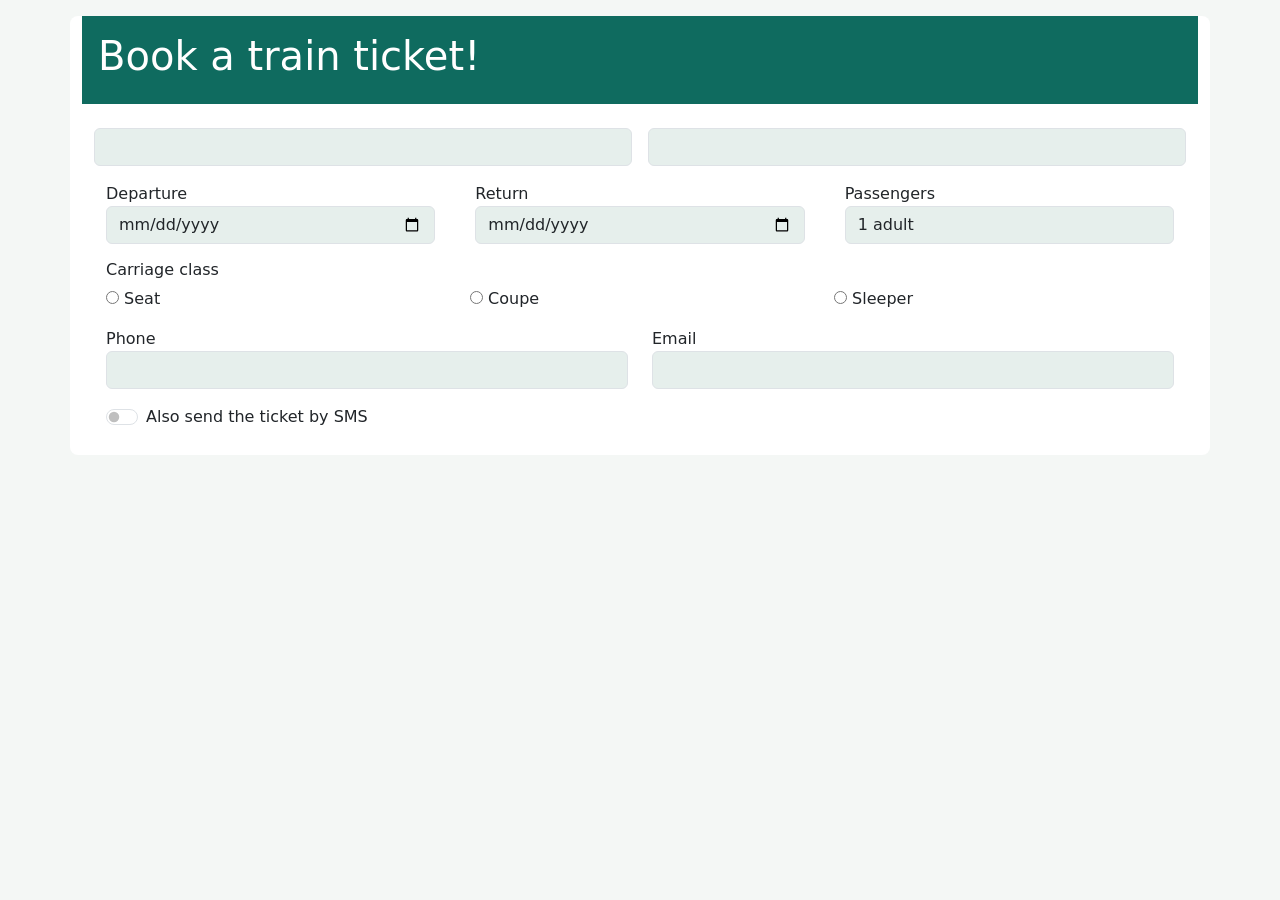
==== index.html @ 30744638 "basic layout for the first task" ====
<!DOCTYPE html>
<html lang="en">
<head>
    <meta charset="UTF-8">
    <meta name="viewport" content="width=device-width, initial-scale=1">
    <title>Qosshy alga 03</title>
    <link href="https://cdn.jsdelivr.net/npm/bootstrap@5.3.3/dist/css/bootstrap.min.css" rel="stylesheet" integrity="sha384-QWTKZyjpPEjISv5WaRU9OFeRpok6YctnYmDr5pNlyT2bRjXh0JMhjY6hW+ALEwIH" crossorigin="anonymous">
    <link rel="stylesheet" href="css/style.css">
</head>
<body>
    <div class="container mt-3 rounded-3">
        <div class="title text-white p-3">
            <h1>Book a train ticket!</h1>
        </div>
        <div class="form-wrapper p-4">
            <form>
                <div class="row mb-3 gap-3">
                    <input type="text" class="col form-control">
                    <input type="text" class="col form-control">
                </div>
                <div class="row mb-3 gap-3">
                    <div class="col">
                        <label for="departure">Departure</label>
                        <input type="date" class="form-control" id="departure">
                    </div>

                    <div class="col">
                        <label for="return">Return</label>
                        <input type="date" class="form-control" id="return">
                    </div>

                    <div class="col">
                        <label for="Passengers">Passengers</label>
                        <select class="form-control" id="passengers">
                            <option>1 adult</option>
                            <option>2 adults</option>
                            <option>3 adults</option>
                            <option>4 adults</option>
                            <option>5 adults</option>
                            <option>6 adults</option>
                        </select>
                    </div>
                </div>
                <div class="row mb-3 ">
                    <h6>Carriage class</h6>
                    <div class="col">
                        <input type="radio" id="seat">
                        <label for="seat">Seat</label>
                    </div>
                    <div class="col">
                        <input type="radio" id="coupe">
                        <label for="coupe">Coupe</label>
                    </div>
                    <div class="col">
                        <input type="radio" id="sleeper">
                        <label for="sleeper">Sleeper</label>
                    </div>
                </div>
                <div class="row mb-3">
                    <div class="col">
                        <label for="phone">Phone</label>
                        <input type="text" class="form-control" id="phone">
                    </div>

                    <div class="col">
                        <label for="email">Email</label>
                        <input type="text" class="col form-control" id="email">
                    </div>
                </div>
                <div class="form-check form-switch">
                    <input class="form-check-input" type="checkbox" id="switchStandard">
                    <label class="form-check-label" for="switchStandard">Also send the ticket by SMS</label>
                </div>

            </form>
        </div>
    </div>

    <script src="https://cdn.jsdelivr.net/npm/bootstrap@5.3.3/dist/js/bootstrap.bundle.min.js" integrity="sha384-YvpcrYf0tY3lHB60NNkmXc5s9fDVZLESaAA55NDzOxhy9GkcIdslK1eN7N6jIeHz" crossorigin="anonymous"></script>
</body>
</html>
---- css/style.css ----
body {
    background: #F4F7F5;
}

.container {
    background: #fff;
}

.title {
    background: #0F6B5F;
}

.form-control {
    background: #E6EFEC;
}
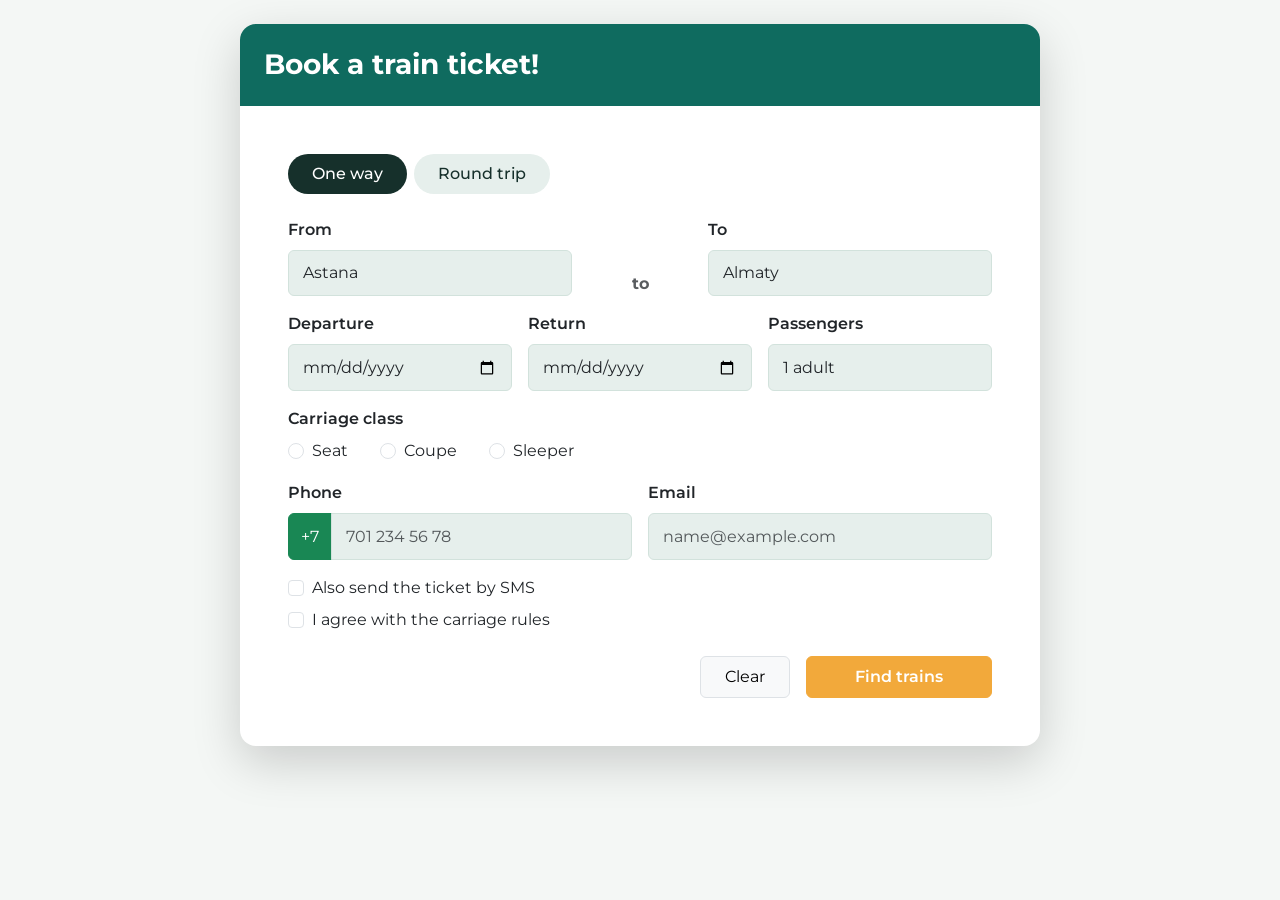
==== commit 8614eb48: "task1 (almost)" ====
--- a/index.html
+++ b/index.html
@@ -4,35 +4,58 @@
     <meta charset="UTF-8">
     <meta name="viewport" content="width=device-width, initial-scale=1">
     <title>Qosshy alga 03</title>
+    <link rel="preconnect" href="https://fonts.googleapis.com">
+    <link rel="preconnect" href="https://fonts.gstatic.com" crossorigin>
+    <link href="https://fonts.googleapis.com/css2?family=Montserrat:wght@400;500;600;700&display=swap" rel="stylesheet">
     <link href="https://cdn.jsdelivr.net/npm/bootstrap@5.3.3/dist/css/bootstrap.min.css" rel="stylesheet" integrity="sha384-QWTKZyjpPEjISv5WaRU9OFeRpok6YctnYmDr5pNlyT2bRjXh0JMhjY6hW+ALEwIH" crossorigin="anonymous">
     <link rel="stylesheet" href="css/style.css">
 </head>
 <body>
-    <div class="container mt-3 rounded-3">
-        <div class="title text-white p-3">
-            <h1>Book a train ticket!</h1>
+    <div class="container my-4 rounded-4 shadow-lg p-0 overflow-hidden">
+        <div class="title text-white p-4">
+            <h1 class="h3 mb-0 fw-bold">Book a train ticket!</h1>
         </div>
-        <div class="form-wrapper p-4">
+        <div class="form-wrapper p-4 p-md-5">
             <form>
-                <div class="row mb-3 gap-3">
-                    <input type="text" class="col form-control">
-                    <input type="text" class="col form-control">
+                <div class="mb-4">
+                    <div class="btn-group trip-type-group" role="group" aria-label="Trip type">
+                        <input type="radio" class="btn-check" name="trip-type" id="oneway" autocomplete="off" checked>
+                        <label class="btn btn-outline-success px-4 py-2" for="oneway">One way</label>
+
+                        <input type="radio" class="btn-check" name="tripType" id="roundtrip" autocomplete="off">
+                        <label class="btn btn-outline-success px-4 py-2" for="roundtrip">Round trip</label>
+                    </div>
                 </div>
-                <div class="row mb-3 gap-3">
-                    <div class="col">
-                        <label for="departure">Departure</label>
-                        <input type="date" class="form-control" id="departure">
+
+                <div class="row mb-3 g-3 align-items-end">
+                    <div class="col-12 col-md-5">
+                        <label for="from" class="form-label fw-semibold">From</label>
+                        <input type="text" class="form-control" id="from" value="Astana" required>
+                    </div>
+                    <div class="col-12 col-md-2 text-center d-none d-md-block text-muted">
+                        <span class="fw-bold">to</span>
+                    </div>
+                    <div class="col-12 col-md-5">
+                        <label for="to" class="form-label fw-semibold">To</label>
+                        <input type="text" class="form-control" id="to" value="Almaty" required>
+                    </div>
+                </div>
+
+                <div class="row mb-3 g-3">
+                    <div class="col-12 col-md-4">
+                        <label for="departure" class="form-label fw-semibold">Departure</label>
+                        <input type="date" class="form-control" id="departure" required>
+                    </div>
+
+                    <div class="col-12 col-md-4">
+                        <label for="return" class="form-label fw-semibold">Return</label>
+                        <input type="date" class="form-control" id="return" required>
                     </div>
 
                     <div class="col">
-                        <label for="return">Return</label>
-                        <input type="date" class="form-control" id="return">
-                    </div>
-
-                    <div class="col">
-                        <label for="Passengers">Passengers</label>
-                        <select class="form-control" id="passengers">
-                            <option>1 adult</option>
+                        <label for="Passengers" class="form-label fw-semibold">Passengers</label>
+                        <select class="form-select" id="passengers">
+                            <option selected>1 adult</option>
                             <option>2 adults</option>
                             <option>3 adults</option>
                             <option>4 adults</option>
@@ -41,35 +64,60 @@
                         </select>
                     </div>
                 </div>
-                <div class="row mb-3 ">
-                    <h6>Carriage class</h6>
-                    <div class="col">
-                        <input type="radio" id="seat">
-                        <label for="seat">Seat</label>
-                    </div>
-                    <div class="col">
-                        <input type="radio" id="coupe">
-                        <label for="coupe">Coupe</label>
-                    </div>
-                    <div class="col">
-                        <input type="radio" id="sleeper">
-                        <label for="sleeper">Sleeper</label>
+
+                <div class="mb-3">
+                    <label class="form-label fw-semibold d-block">Carriage class</label>
+                    <div class="row g-2">
+                        <div class="col-auto me-4">
+                            <div class="form-check">
+                                <input type="radio" id="seat" class="form-check-input" name="carriageClass" required>
+                                <label for="seat" class="form-check-label">Seat</label>
+                            </div>
+                        </div>
+                        <div class="col-auto me-4">
+                            <div class="form-check">
+                                <input type="radio" id="coupe" class="form-check-input" name="carriageClass" required>
+                                <label for="coupe" class="form-check-label">Coupe</label>
+                            </div>
+                        </div>
+                        <div class="col-auto">
+                            <div class="form-check">
+                                <input type="radio" id="sleeper" class="form-check-input" name="carriageClass" required>
+                                <label for="sleeper" class="form-check-label">Sleeper</label>
+                            </div>
+                        </div>
                     </div>
                 </div>
-                <div class="row mb-3">
-                    <div class="col">
-                        <label for="phone">Phone</label>
-                        <input type="text" class="form-control" id="phone">
+
+                <div class="row mb-3 g-3">
+                    <div class="col-12 col-md-6">
+                        <label for="phone" class="form-label fw-semibold">Phone</label>
+                        <div class="input-group">
+                            <span class="input-group-text bg-success text-white border-success">+7</span>
+                            <input type="tel" class="form-control" id="phone" placeholder="701 234 56 78" required>
+                        </div>
                     </div>
 
-                    <div class="col">
-                        <label for="email">Email</label>
-                        <input type="text" class="col form-control" id="email">
+                    <div class="col-12 col-md-6">
+                        <label for="email" class="form-label fw-semibold">Email</label>
+                        <input type="text" class="form-control" id="email" placeholder="name@example.com" required>
                     </div>
                 </div>
-                <div class="form-check form-switch">
-                    <input class="form-check-input" type="checkbox" id="switchStandard">
-                    <label class="form-check-label" for="switchStandard">Also send the ticket by SMS</label>
+
+                <div class="mb-4">
+                    <div class="form-check mb-2">
+                        <input class="form-check-input" type="checkbox" id="switchStandard">
+                        <label class="form-check-label" for="switchStandard">Also send the ticket by SMS</label>
+                    </div>
+                    <div class="form-check">
+                        <input class="form-check-input" type="checkbox" id="rulesAgreement" required>
+                        <label class="form-check-label" for="rulesAgreement">I agree with the carriage rules</label>
+                    </div>
+                </div>
+
+                <div class="d-flex flex-column flex-md-row gap-3 justify-content-end">
+                    <button type="reset" class="btn btn-light border px-4 py-2 order-2 order-md-2">Clear</button>
+                    <button type="submit" class="btn btn-warning text-white fw-semibold px-5 py-2 order-1 order-md-2 btn-submit">Find trains</button>
                 </div>
 
             </form>
--- a/css/style.css
+++ b/css/style.css
@@ -1,15 +1,55 @@
 body {
     background: #F4F7F5;
+    font-family: 'Montserrat', sans-serif;
 }
 
 .container {
     background: #fff;
+    max-width: 800px;
 }
 
 .title {
     background: #0F6B5F;
 }
 
-.form-control {
+.form-control, .form-select {
     background: #E6EFEC;
+    border-color: #D2E2DC;
+    padding: .65rem .9rem;
+}
+
+.form-control:focus, .form-select:focus {
+    background: #fff;
+    border-color: #0F6B5F;
+    box-shadow: 0 0 0 0.25rem rgba(15, 107, 95, 0.15);
+}
+
+.trip-type-group .btn-outline-success {
+    color: #16302B;
+    background-color: #E6EFEC;
+    border: none;
+    font-weight: 500;
+    border-radius: 50rem !important;
+    margin-right: 8px;
+}
+
+.trip-type-group .btn-check:checked + .btn-outline-success {
+    color: #fff;
+    background-color: #16302B;
+    border-color: #16302B;
+}
+
+.form-check-input:checked {
+    background-color: #0F6B5F;
+    border-color: #0F6B5F;
+}
+
+.btn-warning:hover {
+    background-color: #df9831 !important;
+    border-color: #df9831 !important;
+}
+
+.btn-submit {
+    background: #F2A93B;
+    border-color: #F2A93B;
 }
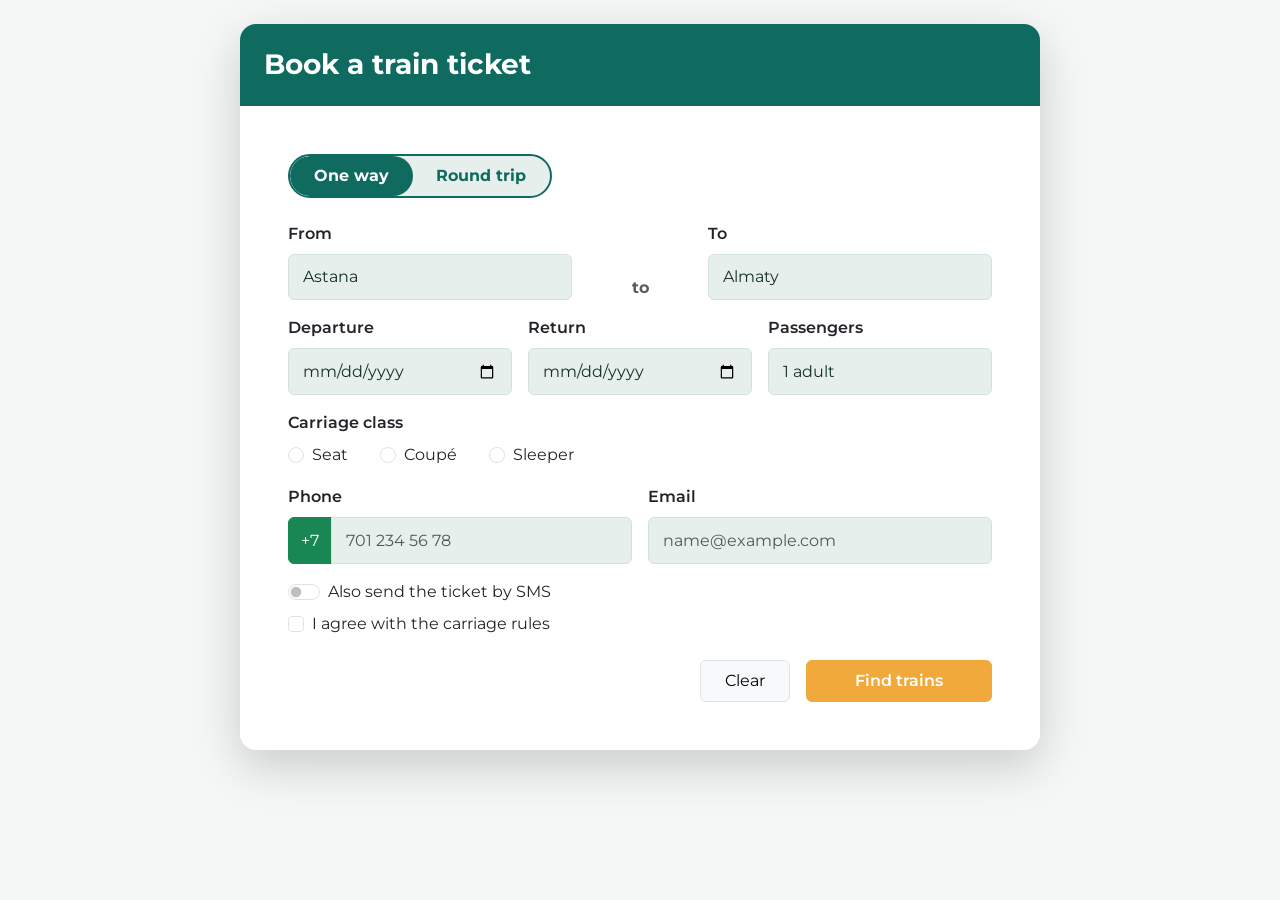
==== commit eb3196cb: "task1" ====
--- a/index.html
+++ b/index.html
@@ -11,119 +11,119 @@
     <link rel="stylesheet" href="css/style.css">
 </head>
 <body>
-    <div class="container my-4 rounded-4 shadow-lg p-0 overflow-hidden">
-        <div class="title text-white p-4">
-            <h1 class="h3 mb-0 fw-bold">Book a train ticket!</h1>
-        </div>
-        <div class="form-wrapper p-4 p-md-5">
-            <form>
-                <div class="mb-4">
-                    <div class="btn-group trip-type-group" role="group" aria-label="Trip type">
-                        <input type="radio" class="btn-check" name="trip-type" id="oneway" autocomplete="off" checked>
-                        <label class="btn btn-outline-success px-4 py-2" for="oneway">One way</label>
+<div class="container my-4 rounded-4 shadow-lg p-0 overflow-hidden">
+    <div class="title text-white p-4">
+        <h1 class="h3 mb-0 fw-bold">Book a train ticket</h1>
+    </div>
+    <div class="form-wrapper p-4 p-md-5">
+        <form>
+            <div class="mb-4">
+                <div class="btn-group trip-type-group rounded-pill" role="group" aria-label="Trip type" style="background-color: #E6EFEC;">
+                    <input type="radio" class="btn-check" name="tripType" id="oneway" autocomplete="off" checked>
+                    <label class="btn px-4 py-2 rounded-pill" for="oneway">One way</label>
 
-                        <input type="radio" class="btn-check" name="tripType" id="roundtrip" autocomplete="off">
-                        <label class="btn btn-outline-success px-4 py-2" for="roundtrip">Round trip</label>
+                    <input type="radio" class="btn-check" name="tripType" id="roundtrip" autocomplete="off">
+                    <label class="btn px-4 py-2 rounded-pill" for="roundtrip">Round trip</label>
+                </div>
+            </div>
+
+            <div class="row mb-3 g-3 align-items-end">
+                <div class="col-12 col-md-5">
+                    <label for="from" class="form-label fw-semibold text-dark">From</label>
+                    <input type="text" class="form-control" id="from" value="Astana" required>
+                </div>
+                <div class="col-12 col-md-2 text-center d-none d-md-block text-muted">
+                    <span class="fw-bold">to</span>
+                </div>
+                <div class="col-12 col-md-5">
+                    <label for="to" class="form-label fw-semibold text-dark">To</label>
+                    <input type="text" class="form-control" id="to" value="Almaty" required>
+                </div>
+            </div>
+
+            <div class="row mb-3 g-3">
+                <div class="col-12 col-md-4">
+                    <label for="departure" class="form-label fw-semibold text-dark">Departure</label>
+                    <input type="date" class="form-control" id="departure" required>
+                </div>
+
+                <div class="col-12 col-md-4">
+                    <label for="return" class="form-label fw-semibold text-dark">Return</label>
+                    <input type="date" class="form-control" id="return" required>
+                </div>
+
+                <div class="col">
+                    <label for="passengers" class="form-label fw-semibold text-dark">Passengers</label>
+                    <select class="form-select" id="passengers">
+                        <option selected>1 adult</option>
+                        <option>2 adults</option>
+                        <option>3 adults</option>
+                        <option>4 adults</option>
+                        <option>5 adults</option>
+                        <option>6 adults</option>
+                    </select>
+                </div>
+            </div>
+
+            <div class="mb-3">
+                <label class="form-label fw-semibold d-block text-dark">Carriage class</label>
+                <div class="row g-2">
+                    <div class="col-auto me-4">
+                        <div class="form-check">
+                            <input type="radio" id="seat" class="form-check-input" name="carriageClass" required>
+                            <label for="seat" class="form-check-label text-dark">Seat</label>
+                        </div>
+                    </div>
+                    <div class="col-auto me-4">
+                        <div class="form-check">
+                            <input type="radio" id="coupe" class="form-check-input" name="carriageClass" required>
+                            <label for="coupe" class="form-check-label text-dark">Coupé</label>
+                        </div>
+                    </div>
+                    <div class="col-auto">
+                        <div class="form-check">
+                            <input type="radio" id="sleeper" class="form-check-input" name="carriageClass" required>
+                            <label for="sleeper" class="form-check-label text-dark">Sleeper</label>
+                        </div>
+                    </div>
+                </div>
+            </div>
+
+            <div class="row mb-3 g-3">
+                <div class="col-12 col-md-6">
+                    <label for="phone" class="form-label fw-semibold text-dark">Phone</label>
+                    <div class="input-group">
+                        <span class="input-group-text bg-success text-white border-success">+7</span>
+                        <input type="tel" class="form-control" id="phone" placeholder="701 234 56 78" required>
                     </div>
                 </div>
 
-                <div class="row mb-3 g-3 align-items-end">
-                    <div class="col-12 col-md-5">
-                        <label for="from" class="form-label fw-semibold">From</label>
-                        <input type="text" class="form-control" id="from" value="Astana" required>
-                    </div>
-                    <div class="col-12 col-md-2 text-center d-none d-md-block text-muted">
-                        <span class="fw-bold">to</span>
-                    </div>
-                    <div class="col-12 col-md-5">
-                        <label for="to" class="form-label fw-semibold">To</label>
-                        <input type="text" class="form-control" id="to" value="Almaty" required>
-                    </div>
+                <div class="col-12 col-md-6">
+                    <label for="email" class="form-label fw-semibold text-dark">Email</label>
+                    <input type="text" class="form-control" id="email" placeholder="name@example.com" required>
                 </div>
+            </div>
 
-                <div class="row mb-3 g-3">
-                    <div class="col-12 col-md-4">
-                        <label for="departure" class="form-label fw-semibold">Departure</label>
-                        <input type="date" class="form-control" id="departure" required>
-                    </div>
+            <div class="mb-4">
+                <div class="form-check form-switch mb-2">
+                    <input class="form-check-input" type="checkbox" role="switch" id="switchStandard">
+                    <label class="form-check-label text-dark" for="switchStandard">Also send the ticket by SMS</label>
+                </div>
+                <div class="form-check">
+                    <input class="form-check-input" type="checkbox" id="rulesAgreement" required>
+                    <label class="form-check-label text-dark" for="rulesAgreement">I agree with the carriage rules</label>
+                </div>
+            </div>
 
-                    <div class="col-12 col-md-4">
-                        <label for="return" class="form-label fw-semibold">Return</label>
-                        <input type="date" class="form-control" id="return" required>
-                    </div>
+            <div class="d-flex flex-column flex-md-row gap-3 justify-content-end">
+                <button type="reset" class="btn btn-light border px-4 py-2 order-2 order-md-1">Clear</button>
+                <button type="submit" class="btn btn-warning text-white fw-semibold px-5 py-2 order-1 order-md-2 btn-submit">Find trains</button>
+            </div>
 
-                    <div class="col">
-                        <label for="Passengers" class="form-label fw-semibold">Passengers</label>
-                        <select class="form-select" id="passengers">
-                            <option selected>1 adult</option>
-                            <option>2 adults</option>
-                            <option>3 adults</option>
-                            <option>4 adults</option>
-                            <option>5 adults</option>
-                            <option>6 adults</option>
-                        </select>
-                    </div>
-                </div>
+        </form>
+    </div>
+</div>
 
-                <div class="mb-3">
-                    <label class="form-label fw-semibold d-block">Carriage class</label>
-                    <div class="row g-2">
-                        <div class="col-auto me-4">
-                            <div class="form-check">
-                                <input type="radio" id="seat" class="form-check-input" name="carriageClass" required>
-                                <label for="seat" class="form-check-label">Seat</label>
-                            </div>
-                        </div>
-                        <div class="col-auto me-4">
-                            <div class="form-check">
-                                <input type="radio" id="coupe" class="form-check-input" name="carriageClass" required>
-                                <label for="coupe" class="form-check-label">Coupe</label>
-                            </div>
-                        </div>
-                        <div class="col-auto">
-                            <div class="form-check">
-                                <input type="radio" id="sleeper" class="form-check-input" name="carriageClass" required>
-                                <label for="sleeper" class="form-check-label">Sleeper</label>
-                            </div>
-                        </div>
-                    </div>
-                </div>
-
-                <div class="row mb-3 g-3">
-                    <div class="col-12 col-md-6">
-                        <label for="phone" class="form-label fw-semibold">Phone</label>
-                        <div class="input-group">
-                            <span class="input-group-text bg-success text-white border-success">+7</span>
-                            <input type="tel" class="form-control" id="phone" placeholder="701 234 56 78" required>
-                        </div>
-                    </div>
-
-                    <div class="col-12 col-md-6">
-                        <label for="email" class="form-label fw-semibold">Email</label>
-                        <input type="text" class="form-control" id="email" placeholder="name@example.com" required>
-                    </div>
-                </div>
-
-                <div class="mb-4">
-                    <div class="form-check mb-2">
-                        <input class="form-check-input" type="checkbox" id="switchStandard">
-                        <label class="form-check-label" for="switchStandard">Also send the ticket by SMS</label>
-                    </div>
-                    <div class="form-check">
-                        <input class="form-check-input" type="checkbox" id="rulesAgreement" required>
-                        <label class="form-check-label" for="rulesAgreement">I agree with the carriage rules</label>
-                    </div>
-                </div>
-
-                <div class="d-flex flex-column flex-md-row gap-3 justify-content-end">
-                    <button type="reset" class="btn btn-light border px-4 py-2 order-2 order-md-2">Clear</button>
-                    <button type="submit" class="btn btn-warning text-white fw-semibold px-5 py-2 order-1 order-md-2 btn-submit">Find trains</button>
-                </div>
-
-            </form>
-        </div>
-    </div>
-
-    <script src="https://cdn.jsdelivr.net/npm/bootstrap@5.3.3/dist/js/bootstrap.bundle.min.js" integrity="sha384-YvpcrYf0tY3lHB60NNkmXc5s9fDVZLESaAA55NDzOxhy9GkcIdslK1eN7N6jIeHz" crossorigin="anonymous"></script>
+<script src="https://cdn.jsdelivr.net/npm/bootstrap@5.3.3/dist/js/bootstrap.bundle.min.js" integrity="sha384-YvpcrYf0tY3lHB60NNkmXc5s9fDVZLESaAA55NDzOxhy9GkcIdslK1eN7N6jIeHz" crossorigin="anonymous"></script>
 </body>
 </html>
--- a/css/style.css
+++ b/css/style.css
@@ -16,6 +16,7 @@
     background: #E6EFEC;
     border-color: #D2E2DC;
     padding: .65rem .9rem;
+    color: #16302B;
 }
 
 .form-control:focus, .form-select:focus {
@@ -24,22 +25,44 @@
     box-shadow: 0 0 0 0.25rem rgba(15, 107, 95, 0.15);
 }
 
-.trip-type-group .btn-outline-success {
-    color: #16302B;
-    background-color: #E6EFEC;
-    border: none;
-    font-weight: 500;
+.trip-type-group {
+    background-color: #E6EFEC !important;
+    border: 2px solid #0F6B5F !important;
     border-radius: 50rem !important;
-    margin-right: 8px;
+    display: inline-flex;
+    overflow: hidden;
 }
 
-.trip-type-group .btn-check:checked + .btn-outline-success {
+.trip-type-group .btn {
+    color: #0F6B5F;
+    background-color: transparent;
+    font-weight: bold;
+    border: none !important;
+    box-shadow: none !important;
+    transition: all 0.2s ease-in-out;
+    border-radius: 50rem !important;
+}
+
+.trip-type-group .btn + .btn {
+    border-left: 1px solid #D2E2DC !important;
+    border-radius: 0 50rem 50rem 0 !important;
+}
+
+.trip-type-group .btn-check:checked + .btn {
     color: #fff;
-    background-color: #16302B;
-    border-color: #16302B;
+    background-color: #0F6B5F !important;
+}
+
+.trip-type-group .btn:first-child {
+    border-radius: 50rem 0 0 50rem !important;
 }
 
 .form-check-input:checked {
+    background-color: #0F6B5F;
+    border-color: #0F6B5F;
+}
+
+.form-switch .form-check-input:checked {
     background-color: #0F6B5F;
     border-color: #0F6B5F;
 }
